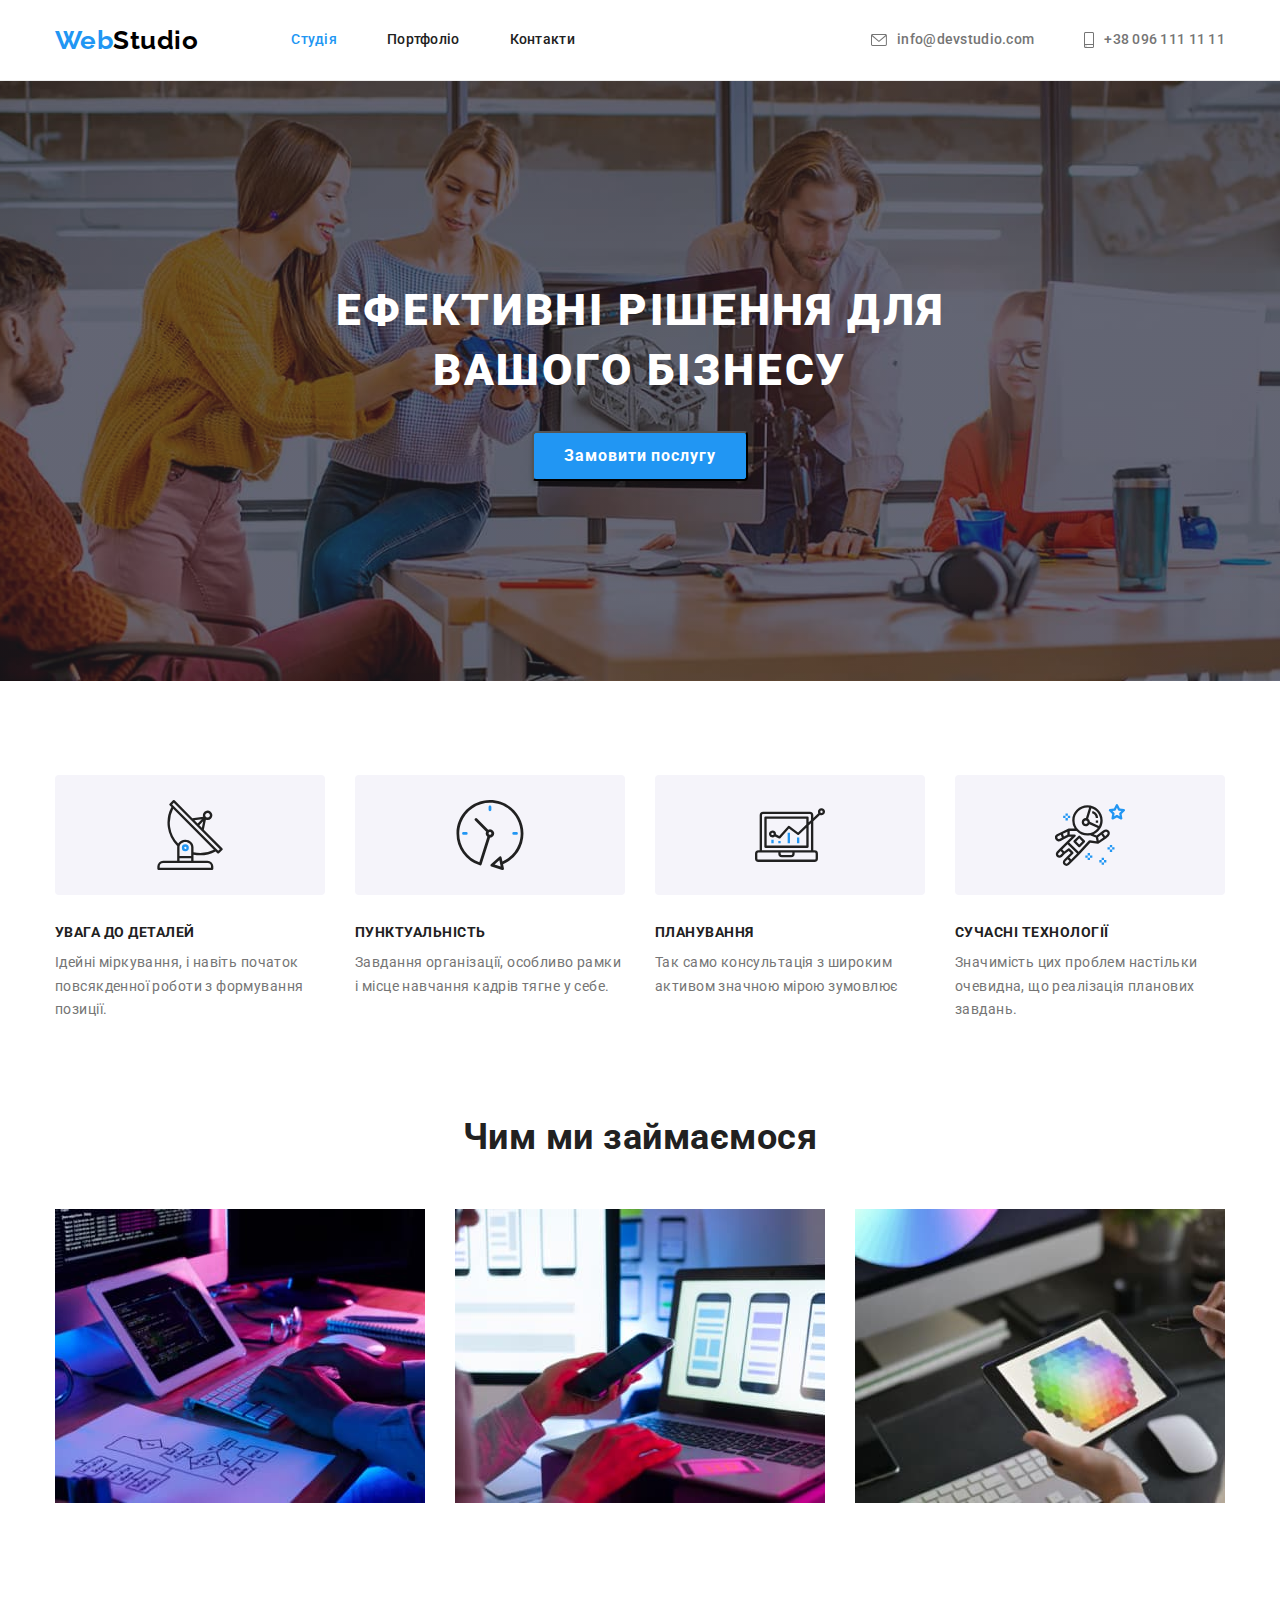
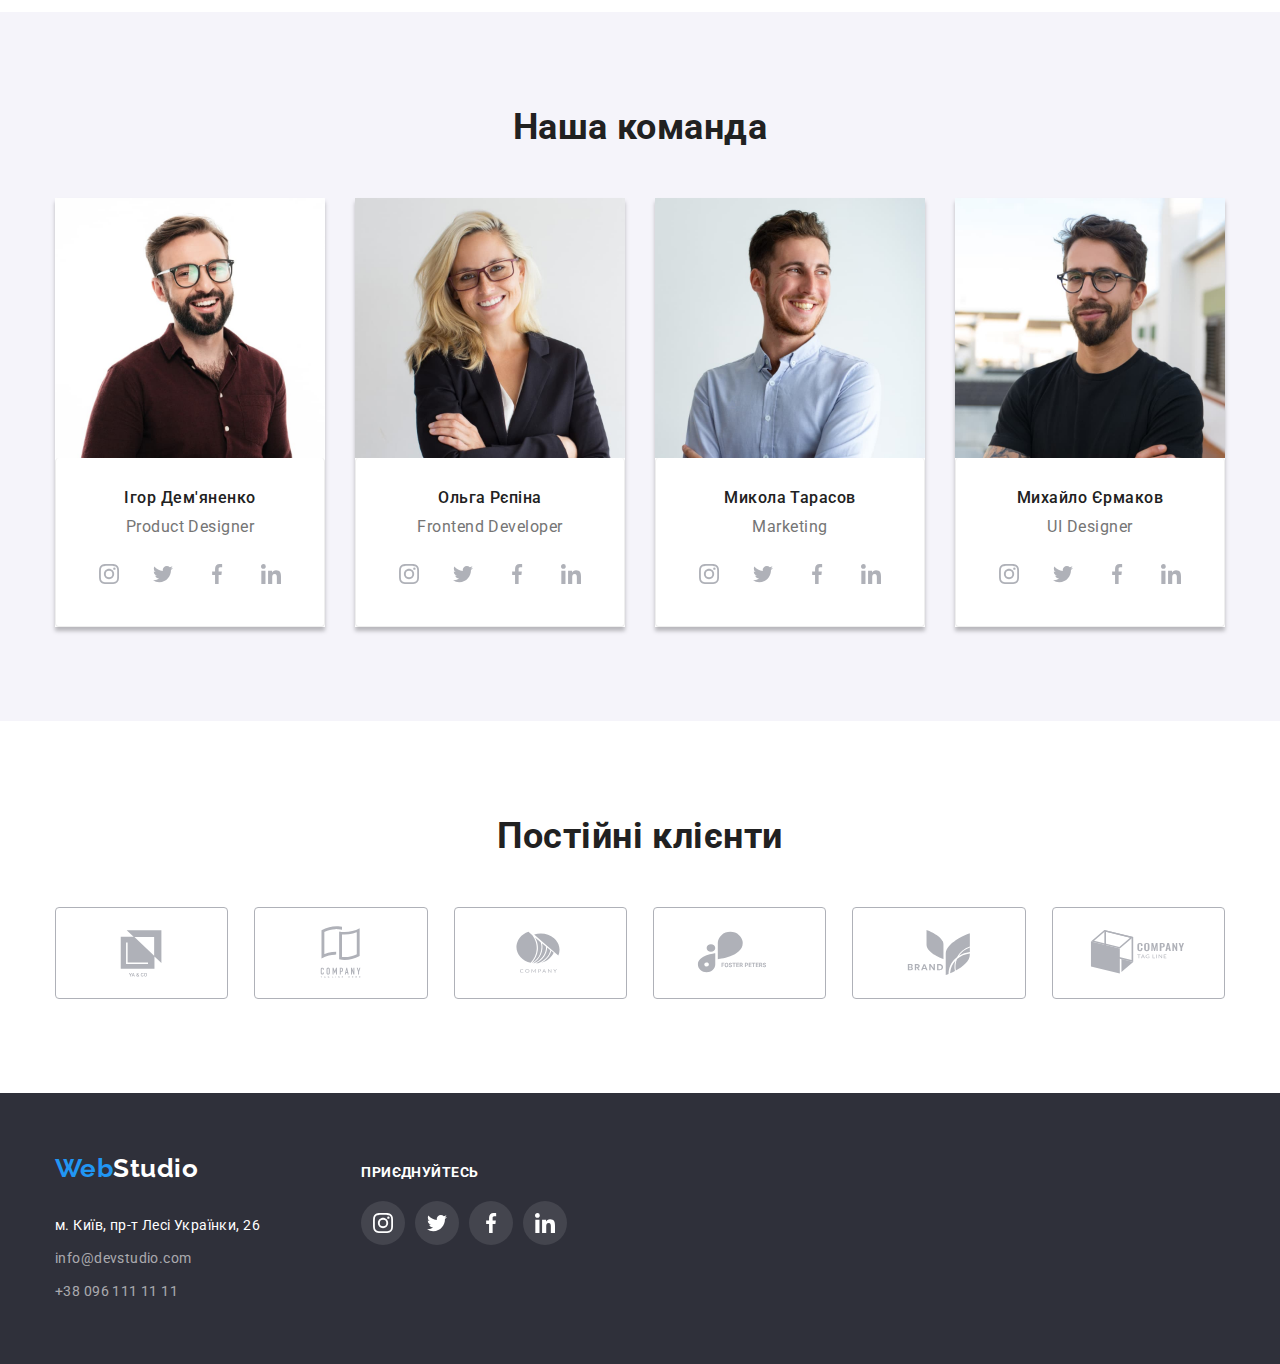
==== index.html @ 5722b933 "Initial commit" ====
<!DOCTYPE html>
<html lang="uk">
  <head>
    <meta charset="UTF-8" />
    <meta http-equiv="X-UA-Compatible" content="IE=edge" />
    <meta name="viewport" content="width=device-width, initial-scale=1.0" />
    <title>WebStudio</title>

    <link rel="preconnect" href="https://fonts.googleapis.com" />
    <link rel="preconnect" href="https://fonts.gstatic.com" crossorigin />
    <link
      href="https://fonts.googleapis.com/css2?family=Montserrat&family=Raleway:wght@700&family=Roboto:wght@400;500;700;900&display=swap"
      rel="stylesheet"
    />
    <link
      rel="stylesheet"
      href="https://cdnjs.cloudflare.com/ajax/libs/modern-normalize/1.0.0/modern-normalize.min.css"
    />
    <link rel="stylesheet" href="./css/styles.css" />
  </head>

  <body class="page">
    <header class="header">
      <div class="container container-nav">
        <nav class="site-nav">
          <a href="./index.html" class="logo">
            Web<span class="logo-header">Studio</span>
          </a>

          <ul class="site-nav-list list">
            <li class="nav-name">
              <a href="./index.html" class="nav-name-link link current"
                >Студія</a
              >
            </li>
            <li class="nav-name">
              <a href="./portfolio.html" class="nav-name-link link"
                >Портфоліо</a
              >
            </li>
            <li class="nav-name">
              <a href="./Contacts.html" class="nav-name-link link">Контакти</a>
            </li>
          </ul>
        </nav>
        <div class="nav-contacts">
          <ul class="list nav-contacts-list">
            <li>
              <a href="mailto:info@devstudio.com" class="mailto">
                <svg class="icon-contacts-header" width="16" height="12">
                  <use href="./images/icons/symbol-defs.svg#envelope"></use>
                </svg>
                info@devstudio.com</a>
            </li>
            <li>
              <a href="tel:+380961111111" class="phone"
                ><svg class="icon-contacts-header" width="10" height="16">
                  <use href="./images/icons/symbol-defs.svg#smartphone"></use>
                </svg>
                +38 096 111 11 11</a
              >
            </li>
          </ul>
        </div>
      </div>
    </header>

    <main>
      <!--Hero-->
      <section class="hero overlay">
        <div class="container container-hero">
          <h1 class="hero-title">Ефективні рішення для вашого бізнесу</h1>
          <button type="button" class="order">Замовити послугу</button>
        </div>
      </section>

      <!--Advantages-->
      <section class="section section-advantages">
        <div class="container advantages-container">
          <h2 hidden>Наші переваги</h2>
          <ul class="advantages-list list card-set">
            <li class="advantages-card card-set-item advantage-details">
              <div class="card-set-icon">
                <svg class="antenna" width="70" height="70">
                  <use href="./images/icons/symbol-defs.svg#antenna"></use>
                </svg>
              </div>
              <h3 class="advantages-title">Увага до деталей</h3>
              <p class="advantages-text">
                Ідейні міркування, i навіть початок повсякденної роботи з
                формування позиції.
              </p>
            </li>
            <li class="advantages-card card-set-item">
              <div class="card-set-icon">
                <svg class="clock" width="70" height="70">
                  <use href="./images/icons/symbol-defs.svg#clock"></use>
                </svg>
              </div>
              <h3 class="advantages-title">Пунктуальність</h3>
              <p class="advantages-text">
                Завдання організації, особливо рамки i місце навчання кадрів
                тягне у себе.
              </p>
            </li>
            <li class="advantages-card card-set-item">
              <div class="card-set-icon">
                <svg class="diagram" width="70" height="70">
                  <use href="./images/icons/symbol-defs.svg#diagram"></use>
                </svg>
              </div>
              <h3 class="advantages-title">Планування</h3>
              <p class="advantages-text">
                Так само консультація з широким активом значною мірою зумовлює
              </p>
            </li>
            <li class="advantages-card card-set-item">
              <div class="card-set-icon">
                <svg class="astronaut" width="70" height="70">
                  <use href="./images/icons/symbol-defs.svg#astronaut"></use>
                </svg>
              </div>
              <h3 class="advantages-title">Сучасні технології</h3>
              <p class="advantages-text">
                Значимість цих проблем настільки очевидна, що реалізація
                планових завдань.
              </p>
            </li>
          </ul>
        </div>
      </section>

      <!--Works-->
      <section class="section section-works">
        <div class="container">
          <h2 class="section-title">Чим ми займаємося</h2>
          <ul class="works list card-set">
            <li class="card-set-item">
              <img
                src="./images/works-box1.jpg"
                alt="Робота за комп'ютером"
                width="370"
                height="294"
              />
            </li>
            <li class="card-set-item">
              <img
                src="./images/works-box2.jpg"
                alt="Ноутбук з мобілним"
                width="370"
                height="294"
              />
            </li>
            <li class="card-set-item">
              <img
                src="./images/works-box3.jpg"
                alt="Вибір кольрів макету"
                width="370"
                height="294"
              />
            </li>
          </ul>
        </div>
      </section>
      <!--Team-->
      <section class="section team">
        <div class="container">
          <h2 class="section-title">Наша команда</h2>
          <ul class="team-list list card-set">
            <li class="list-card card-set-item">
              <img
                class="img-team"
                src="./images/team-igor.jpg"
                alt="фото Ігоря"
                width="270"
                height="260"
              />
              <div class="team-card-wrap">
                <h3 class="team-name">Ігор Дем'яненко</h3>
                <p lang="en" class="team-position">Product Designer</p>
                <ul class="socials list">
                  <li class="socials-item">
                    <a
                      class="social-link link"
                      href="htpps://instagram.com"
                      target="_blank"
                      rel="noopener norefferer"
                      aria-label="Instagram"
                    >
                      <svg class="social-icon" width="20" height="20">
                        <use
                          href="./images/icons/symbol-defs.svg#instagram"
                        ></use></svg></a>
                  </li>
                  <li class="socials-item">
                    <a
                      class="social-link link"
                      href="https://twitter.com/"
                      target="_blank"
                      rel="noopener norefferer"
                      aria-label="Twitter"
                    >
                      <svg class="social-icon" width="20" height="20">
                        <use
                          href="./images/icons/symbol-defs.svg#twitter"
                        ></use></svg></a>
                  </li>
                  <li class="socials-item">
                    <a
                      class="social-link link"
                      href="htpps://facebook.com"
                      target="_blank"
                      rel="noopener norefferer"
                      aria-label="Instagram"
                    >
                      <svg class="social-icon" width="20" height="20">
                        <use
                          href="./images/icons/symbol-defs.svg#facebook"
                        ></use></svg></a>
                  </li>
                  <li class="socials-item">
                    <a
                      class="social-link link"
                      href="htpps://linkedin.com"
                      target="_blank"
                      rel="noopener norefferer"
                      aria-label="Instagram"
                    >
                      <svg class="social-icon" width="20" height="20">
                        <use
                          href="./images/icons/symbol-defs.svg#linkedin"
                        ></use></svg></a>
                  </li>
                </ul>
              </div>
            </li>
            <li class="list-card card-set-item">
              <img
                class="img-team"
                src="./images/team-olga.jpg"
                alt="фото Ольги"
                width="270"
                height="260"
              />
              <div class="team-card-wrap">
                <h3 class="team-name">Ольга Рєпіна</h3>
                <p lang="en" class="team-position">Frontend Developer</p>
                <ul class="socials list">
                  <li class="socials-item">
                    <a
                      class="social-link link"
                      href="htpps://instagram.com"
                      target="_blank"
                      rel="noopener norefferer"
                      aria-label="Instagram"
                    >
                      <svg class="social-icon" width="20" height="20">
                        <use
                          href="./images/icons/symbol-defs.svg#instagram"
                        ></use></svg></a>
                  </li>
                  <li class="socials-item">
                    <a
                      class="social-link link"
                      href="https://twitter.com/"
                      target="_blank"
                      rel="noopener norefferer"
                      aria-label="Twitter"
                    >
                      <svg class="social-icon" width="20" height="20">
                        <use
                          href="./images/icons/symbol-defs.svg#twitter"
                        ></use></svg></a>
                  </li>
                  <li class="socials-item">
                    <a
                      class="social-link link"
                      href="htpps://facebook.com"
                      target="_blank"
                      rel="noopener norefferer"
                      aria-label="Instagram"
                    >
                      <svg class="social-icon" width="20" height="20">
                        <use
                          href="./images/icons/symbol-defs.svg#facebook"
                        ></use></svg></a>
                  </li>
                  <li class="socials-item">
                    <a
                      class="social-link link"
                      href="htpps://linkedin.com"
                      target="_blank"
                      rel="noopener norefferer"
                      aria-label="Instagram"
                    >
                      <svg class="social-icon" width="20" height="20">
                        <use
                          href="./images/icons/symbol-defs.svg#linkedin"
                        ></use></svg></a>
                  </li>
                </ul>
              </div>
            </li>
            <li class="list-card card-set-item">
              <img
                class="img-team"
                src="./images/team-mikola.jpg"
                alt="фото Миколи"
                width="270"
                height="260"
              />
              <div class="team-card-wrap">
                <h3 class="team-name">Микола Тарасов</h3>
                <p lang="en" class="team-position">Marketing</p>
                <ul class="socials list">
                  <li class="socials-item">
                    <a
                      class="social-link link"
                      href="htpps://instagram.com"
                      target="_blank"
                      rel="noopener norefferer"
                      aria-label="Instagram"
                    >
                      <svg class="social-icon" width="20" height="20">
                        <use
                          href="./images/icons/symbol-defs.svg#instagram"
                        ></use></svg></a>
                  </li>
                  <li class="socials-item">
                    <a
                      class="social-link link"
                      href="https://twitter.com/"
                      target="_blank"
                      rel="noopener norefferer"
                      aria-label="Twitter"
                    >
                      <svg class="social-icon" width="20" height="20">
                        <use
                          href="./images/icons/symbol-defs.svg#twitter"
                        ></use></svg></a>
                  </li>
                  <li class="socials-item">
                    <a
                      class="social-link link"
                      href="htpps://facebook.com"
                      target="_blank"
                      rel="noopener norefferer"
                      aria-label="Instagram"
                    >
                      <svg class="social-icon" width="20" height="20">
                        <use
                          href="./images/icons/symbol-defs.svg#facebook"
                        ></use></svg></a>
                  </li>
                  <li class="socials-item">
                    <a
                      class="social-link link"
                      href="htpps://linkedin.com"
                      target="_blank"
                      rel="noopener norefferer"
                      aria-label="Instagram"
                    >
                      <svg class="social-icon" width="20" height="20">
                        <use
                          href="./images/icons/symbol-defs.svg#linkedin"
                        ></use></svg></a>
                  </li>
                </ul>
              </div>
            </li>
            <li class="list-card card-set-item">
              <img
                class="img-team"
                src="./images/team-mihalo.jpg"
                alt="фото Михайла"
                width="270"
                height="260"
              />
              <div class="team-card-wrap">
                <h3 class="team-name">Михайло Єрмаков</h3>
                <p lang="en" class="team-position">UI Designer</p>
                <ul class="socials list">
                  <li class="socials-item">
                    <a
                      class="social-link link"
                      href="htpps://instagram.com"
                      target="_blank"
                      rel="noopener norefferer"
                      aria-label="Instagram"
                    >
                      <svg class="social-icon" width="20" height="20">
                        <use
                          href="./images/icons/symbol-defs.svg#instagram"
                        ></use></svg></a>
                  </li>
                  <li class="socials-item">
                    <a
                      class="social-link link"
                      href="https://twitter.com/"
                      target="_blank"
                      rel="noopener norefferer"
                      aria-label="Twitter"
                    >
                      <svg class="social-icon" width="20" height="20">
                        <use
                          href="./images/icons/symbol-defs.svg#twitter"
                        ></use></svg></a>
                  </li>
                  <li class="socials-item">
                    <a
                      class="social-link link"
                      href="htpps://facebook.com"
                      target="_blank"
                      rel="noopener norefferer"
                      aria-label="Instagram"
                    >
                      <svg class="social-icon" width="20" height="20">
                        <use
                          href="./images/icons/symbol-defs.svg#facebook"
                        ></use></svg></a>
                  </li>
                  <li class="socials-item">
                    <a
                      class="social-link link"
                      href="htpps://linkedin.com"
                      target="_blank"
                      rel="noopener norefferer"
                      aria-label="Instagram"
                    >
                      <svg class="social-icon" width="20" height="20">
                        <use
                          href="./images/icons/symbol-defs.svg#linkedin"
                        ></use></svg></a>
                  </li>
                </ul>
              </div>
            </li>
          </ul>
        </div>
      </section>

      <!--Clients-->
      <section class="section section-clients">
        <div class="container container-clients">
          <h2 class="section-title">Постійні клієнти</h2>
          <ul class="clients list card-set">
            <li class="card-set-item item-clients">
              <a class="item-clients-link" href="" target="_blank">
                <svg class="clients-logo" width="106px" height="60px">
                  <use href="./images/icons/symbol-defs.svg#logo1"></use></svg></a>
            </li>
            <li class="card-set-item item-clients">
              <a class="item-clients-link" href="">
                <svg class="clients-logo" width="106px" height="60px">
                  <use href="./images/icons/symbol-defs.svg#logo2"></use></svg></a>
            </li>
            <li class="card-set-item item-clients">
              <a class="item-clients-link" href="">
                <svg class="clients-logo" width="106px" height="60px">
                  <use href="./images/icons/symbol-defs.svg#logo3"></use></svg></a>
            </li>
            <li class="card-set-item item-clients">
              <a class="item-clients-link" href="">
                <svg class="clients-logo" width="106px" height="60px">
                  <use href="./images/icons/symbol-defs.svg#logo4"></use></svg></a>
            </li>
            <li class="card-set-item item-clients">
              <a class="item-clients-link" href="">
                <svg class="clients-logo" width="106px" height="60px">
                  <use href="./images/icons/symbol-defs.svg#logo5"></use></svg></a>
            </li>
            <li class="card-set-item item-clients">
              <a class="item-clients-link" href="">
                <svg class="clients-logo" width="106px" height="60px">
                  <use href="./images/icons/symbol-defs.svg#logo6"></use></svg></a>
            </li>
          </ul>
        </div>
      </section>
    </main>

    <footer class="footer">
      <div class="container container-footer">
        <div class="footer-address-container">
          <a href="./index.html" class="logo logo-bottom">
            Web<span class="logo-footer">Studio</span>
          </a>
          <address class="footer-address">
            <ul class="address list">
              <li class="footer-list-address">
                <a
                  href="https://goo.gl/maps/4cQvQXaHQG23AaaY8"
                  target="_blank"
                  rel="noreferrer noopener nofollow"
                  class="footer-address-address"
                >
                  м. Київ, пр-т Лесі Українки, 26
                </a>
              </li>
              <li class="footer-list-address">
                <a href="mailto:info@devstudio.com" class="footer-contacts"
                  >info@devstudio.com</a
                >
              </li>
              <li class="footer-list-address">
                <a href="tel:+380961111111" class="footer-phone"
                  >+38 096 111 11 11</a
                >
              </li>
            </ul>
          </address>
        </div>
        <div class="footer-social-contacts">
          <h2 class="footer-social-header">Приєднуйтесь</h2>
          <ul class="socials list">
            <li class="socials-item">
              <a
                class="social-link link social-link-footer"
                href="htpps://instagram.com"
                target="_blank"
                rel="noopener norefferer"
                aria-label="Instagram"
              >
                <svg class="social-icon icon-footer" width="20" height="20">
                  <use
                    href="./images/icons/symbol-defs.svg#instagram"
                  ></use></svg></a>
            </li>
            <li class="socials-item">
              <a
                class="social-link link social-link-footer"
                href="https://twitter.com/"
                target="_blank"
                rel="noopener norefferer"
                aria-label="Twitter"
              >
                <svg class="social-icon icon-footer" width="20" height="20">
                  <use
                    href="./images/icons/symbol-defs.svg#twitter"
                  ></use></svg></a>
            </li>
            <li class="socials-item">
              <a
                class="social-link link social-link-footer"
                href="htpps://facebook.com"
                target="_blank"
                rel="noopener norefferer"
                aria-label="Instagram"
              >
                <svg class="social-icon icon-footer" width="20" height="20">
                  <use
                    href="./images/icons/symbol-defs.svg#facebook"
                  ></use></svg></a>
            </li>
            <li class="socials-item">
              <a
                class="social-link link social-link-footer"
                href="htpps://linkedin.com"
                target="_blank"
                rel="noopener norefferer"
                aria-label="Instagram"
              >
                <svg class="social-icon icon-footer" width="20" height="20">
                  <use
                    href="./images/icons/symbol-defs.svg#linkedin"
                  ></use></svg></a>
            </li>
          </ul>
        </div>
      </div>
    </footer>
  </body>
</html>
---- css/styles.css ----
/* Цвет основного текста   #757575; */
/* Вторичный цвет текста rgba(255, 255, 255, 0.6)*/
/* цвет заголовков #212121 */
/* белый #FFFFFF */
/* акцент 2196F3*/
/* основной цвет фона #F5F5F5 */
/* вторичный цвет фона #F5F4FA*/

/* *,
*::before,
*::after {
  box-sizing: border-box;
  box-sizing: inherit;
} */


:root {
  --primary-text-color: #757575;
  --title-text-color: #212121;
  --secondary-text-color: rgba(255, 255, 255, 0.6);
  --accent-color: #2196f3;
  --primary-white-color: #ffffff;
  --primary-black-color: #000000;
  --color-icons: #afb1b8;
  --background-color-main: #f5f5f5;
  --background-color-secondary: #f5f4fa;
  --background-color-dark: #2f303a;
  --background-color-hero: #c4c4c4;
  --border-color: #eeeeee;
  --border-color-header: #ececec;
  --indent: 30px;
  --items: 3;
}

body {
  color: var(--primary-text-color);
  background-color: var(--primary-white-color);
  font-family: Roboto, "Open Sans", sans-serif;
  letter-spacing: 0.03em;
}

h1,
h2,
h3,
h4,
h5,
h6,
p {
  margin: 0;
}

.list {
  list-style: none;
  margin: 0;
  padding: 0;
}

img {
  display: block;
  max-width: 100%;
  height: auto;
}

.link {
  text-decoration: none;
}
.container {
  width: 1200px;
  padding-right: 15px;
  padding-left: 15px;
  margin-left: auto;
  margin-right: auto;
  align-items: center;
}

.logo-header {
  color: var(--primary-black-color);
}

/* Card Set */
.card-set {
  display: flex;
  flex-wrap: wrap;
  gap: var(--indent);
}

.card-set-item,
.card-set-icon {
  flex-basis: calc(
    (100% - var(--indent) * (var(--items) - 1)) / (var(--items))
  );
}

/* Навигация сайта */

.header {
  border-bottom: 1px solid var(--border-color-header);
}

.container-nav {
  display: flex;
  align-items: center;
}

.site-nav {
  margin-right: auto;
}

.site-nav .list a {
  font-weight: 500;
  font-size: 14px;
  line-height: 1.14;
  letter-spacing: 0.02em;
  color: var(--title-text-color);
  text-decoration: none;
}

.logo {
  font-family: "Raleway";
  font-weight: 700;
  font-size: 26px;
  line-height: 1.19;

  color: var(--accent-color);
  text-decoration: none;
  display: inline-block;
  align-items: center;
  margin-right: 93px;
}

.site-nav a:hover,
.site-nav a:focus {
  color: var(--accent-color);
}

.site-nav .link.current {
  color: var(--accent-color);
}

.site-nav {
  display: flex;
  align-items: center;
}
.site-nav-list {
  display: flex;
  align-items: center;
  gap: 50px;
}
.nav-name-link,
.mailto,
.phone {
  display: flex;
  align-items: center;
  gap: 10px;
  padding-top: 32px;
  padding-bottom: 32px;
}
.icon-contacts-header {
  fill: var(--primary-text-color);
}

.nav-contacts-list {
  display: flex;
  align-items: center;
  margin-left: auto;
  margin-right: 0;
  gap: 50px;
}

.mailto,
.phone {
  font-weight: 500;
  font-size: 14px;
  line-height: 1.14;
  letter-spacing: 0.02em;
  color: var(--primary-text-color);
  text-decoration: none;
}

.mailto:hover,
.mailto:focus {
  color: var(--accent-color);
}

.phone:hover,
.phone:focus {
  color: var(--accent-color);
}

.icon-contacts-header {
  fill: currentColor;
}

/* Hero */
.hero {
  padding-top: 200px;
  padding-bottom: 200px;
}

.overlay {
  max-width: 1600px;
  margin-left: auto;
  margin-right: auto;
  background-color: var(--background-color-hero);
  background-image: linear-gradient(
      rgba(47, 48, 58, 0.4),
      rgba(47, 48, 58, 0.4)
    ),
    url(../images/backgraund/bg_img_hero.jpg);
  background-size: cover;
  background-repeat: no-repeat;
  background-position: center;
}

.hero .hero-title {
  color: var(--primary-white-color);
  font-weight: 900;
  font-size: 44px;
  line-height: 1.36;
  text-align: center;
  letter-spacing: 0.06em;
  text-transform: uppercase;

  box-sizing: content-box;
  width: 696px;

  margin-left: auto;
  margin-right: auto;
  margin-bottom: 30px;
}

.order {
  font-family: "Roboto";
  font-style: normal;
  font-weight: 700;
  font-size: 16px;
  line-height: 1.88;
  align-items: center;
  text-align: center;
  letter-spacing: 0.06em;
  color: var(--primary-white-color);
  background: var(--accent-color);
  cursor: pointer;
  box-shadow: 0px 4px 4px rgba(0, 0, 0, 0.15);
  border-radius: 4px;

  display: block;
  min-width: 216px;
  min-height: 50px;

  margin-left: auto;
  margin-right: auto;
}

/* Advantages */
.advantages-title {
  font-weight: 700;
  font-size: 14px;
  line-height: 1.14;
  text-transform: uppercase;
  color: var(--title-text-color);
}

.advantages-text {
  font-weight: 400;
  font-size: 14px;
  line-height: 1.71;
  letter-spacing: 0.03em;
  color: var(--primary-text-color);
}

.section-advantages {
  padding-top: 94px;
  padding-bottom: 94px;
}

.advantages-card {
  --items: 4;
  min-width: 270px;

}

.card-set-icon {
  border-radius: 4px;
}
advantages-card:nth-child(4n) {
  margin-right: 0;
}
.advantages-title {
  margin-bottom: 10px;
}

.card-set-icon {
  display: flex;
  justify-content: center;
  align-items: center;
  content: "";
  height: 120px;
  margin-bottom: 30px;
  background-size: contain;
  background-color: var(--background-color-secondary);
}

/* Works */
.section-title {
  font-weight: 700;
  font-size: 36px;
  line-height: 1.17;
  text-align: center;
  color: var(--title-text-color);

  margin-bottom: 50px;
}

.section-works {
  padding-bottom: 109px;
}

/* Team */
.team {
  background-color: var(--background-color-secondary);
}
.list-card {
  background-color: var(--primary-white-color);
  --items: 4;
  box-shadow: 0px 4px 4px rgba(0, 0, 0, 0.25);
}

.team-card-wrap {
  border: 1px solid var(--border-color);
  border-top: none;
  border-radius: 4px;
  padding-top: 30px;
  padding-bottom: 30px;
}

.team-name {
  font-weight: 500;
  font-size: 16px;
  line-height: 1.19;
  text-align: center;
  letter-spacing: 0.03em;
  color: var(--title-text-color);
  margin-bottom: 10px;
}

.team-position {
  font-size: 16px;
  line-height: 1.19;
  text-align: center;
  letter-spacing: 0.03em;
  color: var(--primary-text-color);
  margin-bottom: 16px;
}

.team {
  padding-top: 94px;
  padding-bottom: 94px;
}
.socials {
  display: flex;
  justify-content: center;
  align-items: center;
  gap: 10px;
}

.social-link {
  display: flex;
  justify-content: center;
  align-items: center;
  width: 44px;
  height: 44px;
  border-radius: 50%;
  fill: var(--color-icons);
}

.social-link:hover,
.social-link:focus {
  fill: var(--primary-white-color);
  background-color: var(--accent-color);
}

/* Clients */
.container-clients {
  padding-top: 94px;
  padding-bottom: 94px;
}
.clients {
  --indent: 26px;
  margin-left: auto;
  margin-right: auto;
}
.item-clients {
  background-color: var(--primary-white-color);
  min-width: 170px;
  min-height: 92px;

  --items: 6;
}
.item-clients-link {
  min-width: 170px;
  min-height: 92px;
  border: 1px solid var(--color-icons);
  border-radius: 4px;
  display: flex;
  justify-content: center;
  align-items: center;
}
.item-clients-link:hover,
.item-clients-link:focus {
  border-color: var(--accent-color);
}

.item-clients-link:hover .clients-logo,
.item-clients-link:focus .clients-logo {
  fill: var(--accent-color);
}

.item-clients:last-child {
  margin-right: 0;
}

.clients-logo {
  fill: #afb1b8;
}
/* Footer */
.footer {
  background: var(--background-color-dark);
  padding-top: 60px;
  padding-bottom: 60px;
}
.container-footer {
  display: flex;
  align-items: baseline;
  gap: 70px;
}

.logo-bottom {
  display: inline-block;
}

.footer-address-address {
  font-style: normal;
  font-size: 14px;
  line-height: 1.71;
  letter-spacing: 0.03em;
  color: var(--primary-white-color);
  text-decoration: none;
}

.footer-contacts,
.footer-phone {
  font-style: normal;
  font-size: 14px;
  line-height: 1.71;
  letter-spacing: 0.03em;
  color: var(--secondary-text-color);
  text-decoration: none;
}

.footer-list-address {
  display: block;
}

.address {
  display: block;
  margin-top: 30px;
}

.footer-list-address:not(:last-child) {
  margin-bottom: 9px;
}

.logo-footer {
  color: var(--primary-white-color);
}

.footer-social-header {
  font-weight: 700;
  font-size: 14px;
  line-height: 1.14;
  letter-spacing: 0.03em;
  text-transform: uppercase;
  color: var(--primary-white-color);
  margin-bottom: 20px;

}

.icon-footer {
  fill: var(--primary-white-color);
}
.social-link-footer {
  background-color: rgba(255, 255, 255, 0.1);
}

/* Портфоліо. Фільтр-ліст */

.portfolio {
  padding-top: 94px;
  padding-bottom: 94px;
}

.filter-button {
  font-family: "Roboto";
  font-weight: 500;
  font-size: 16px;
  line-height: 1.63;
  text-align: center;
  letter-spacing: 0.03em;
  color: var(--title-text-color);
  background-color: var(--background-color-secondary);
  cursor: pointer;

  border: none;
  border-radius: 4px;

  display: block;
  padding: 6px 22px;
}

.filter-list {
  display: flex;
  gap: 8px;
  margin-left: auto;
  margin-right: auto;
  margin-bottom: 50px;
  justify-content: center;
}

.project-card-wraper {
  padding: 20px 24px;
  width: 322px;
  border: 1px solid var(--border-color);
  border-top: none;
  border-radius: 4px;
}

.filter-button:hover,
.filter-button:focus,
.filter-button:active {
  color: var(--primary-white-color);
  background-color: var(--accent-color);
  box-shadow: 0px 4px 4px rgba(0, 0, 0, 0.25);
}

.projects-title {
  font-weight: 700;
  font-size: 18px;
  line-height: 2;
  letter-spacing: 0.06em;
  text-decoration: none;
  color: var(--title-text-color);
  margin-bottom: 4px;
}

.project-text {
  font-size: 16px;
  line-height: 1.88;
  letter-spacing: 0.03em;
  text-decoration: none;
  color: var(--primary-text-color);
}

.project-card {
  background: var(--primary-white-color);
  width: 370px;
}

.project-card:nth-child(3n) {
  margin-right: 0;
}
.portfolio-link {
  text-decoration: none;
}

.project-card:hover,
.project-card:focus {
  box-shadow: 0px 4px 4px rgba(0, 0, 0, 0.25);
  text-decoration: none;
}
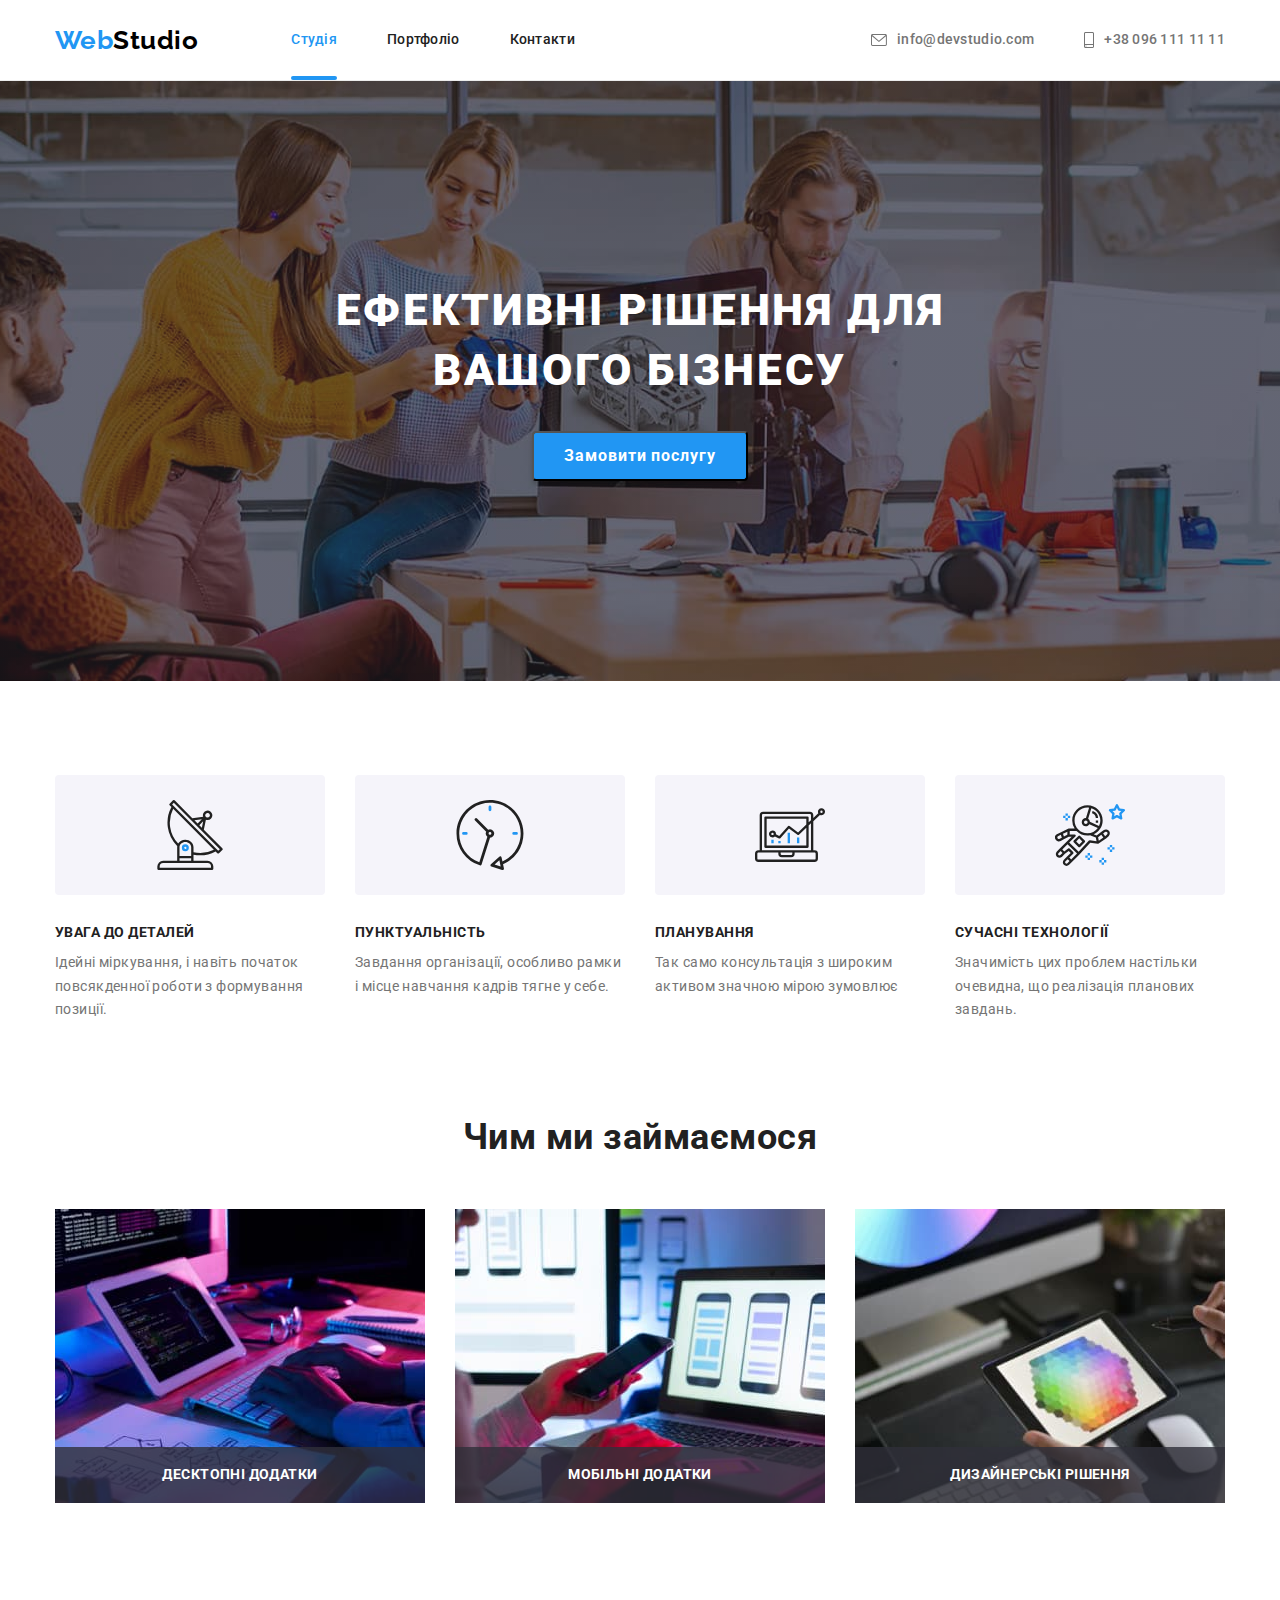
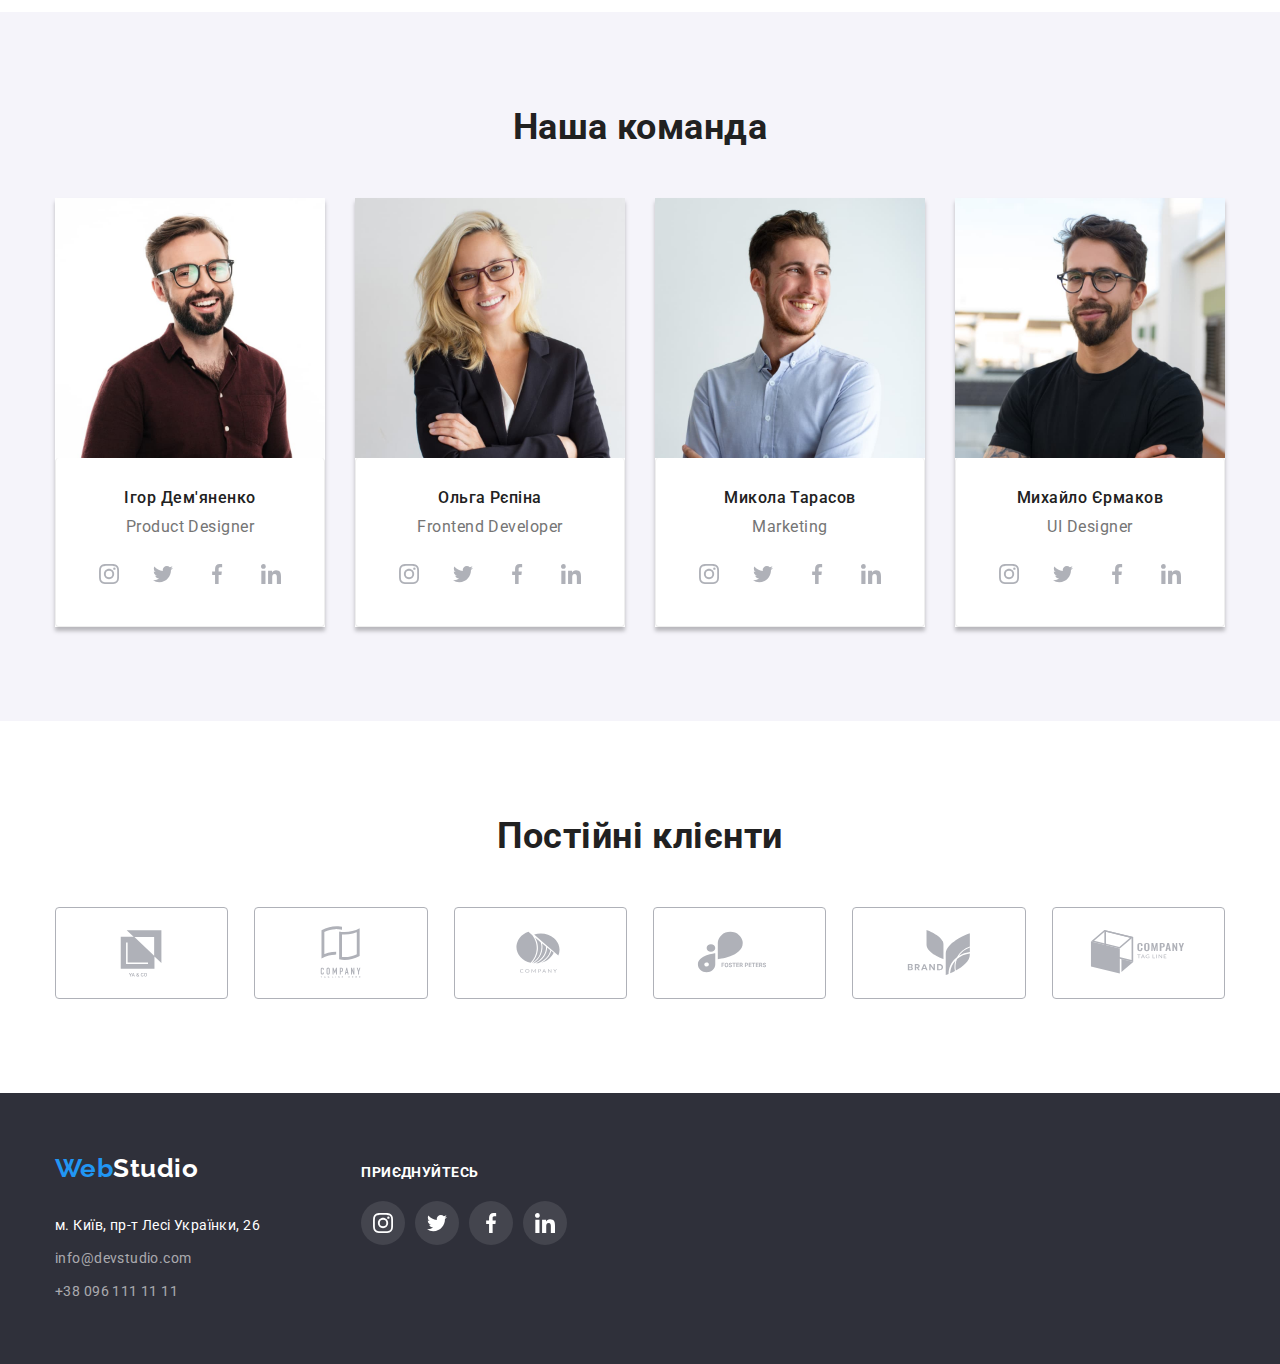
==== commit 38c90dee: "update 11.11" ====
--- a/index.html
+++ b/index.html
@@ -135,29 +135,38 @@
         <div class="container">
           <h2 class="section-title">Чим ми займаємося</h2>
           <ul class="works list card-set">
-            <li class="card-set-item">
+            <li class="card-set-item works-item">
               <img
                 src="./images/works-box1.jpg"
                 alt="Робота за комп'ютером"
-                width="370"
+                min-width="370"
                 height="294"
               />
-            </li>
-            <li class="card-set-item">
+              <div class="works-overlay">
+                <p class="works-overlay-text">Десктопні додатки</p>
+              </div>
+            </li>
+            <li class="card-set-item works-item">
               <img
                 src="./images/works-box2.jpg"
                 alt="Ноутбук з мобілним"
                 width="370"
                 height="294"
               />
-            </li>
-            <li class="card-set-item">
+              <div class="works-overlay">
+                <p class="works-overlay-text">Мобільні додатки</p>
+              </div>
+            </li>
+            <li class="card-set-item works-item">
               <img
                 src="./images/works-box3.jpg"
                 alt="Вибір кольрів макету"
                 width="370"
                 height="294"
               />
+              <div class="works-overlay">
+                <p class="works-overlay-text">Дизайнерські рішення</p>
+              </div>
             </li>
           </ul>
         </div>
--- a/css/styles.css
+++ b/css/styles.css
@@ -11,7 +11,7 @@
 *::after {
   box-sizing: border-box;
   box-sizing: inherit;
-} */
+}  */
 
 
 :root {
@@ -28,6 +28,8 @@
   --background-color-hero: #c4c4c4;
   --border-color: #eeeeee;
   --border-color-header: #ececec;
+  --overlay-bacground-color: rgba(47, 48, 58, 0.8);
+  --timing-function: cubic-bezier(0.4, 0, 0.2, 1);
   --indent: 30px;
   --items: 3;
 }
@@ -157,6 +159,21 @@
 }
 .icon-contacts-header {
   fill: var(--primary-text-color);
+}
+.nav-name {
+  position: relative;
+}
+
+.current::after {
+  position: absolute;
+  content: "";
+  width: 100%;
+  height: 4px;
+  left: 0;
+  bottom: 0;
+  background: #2196F3;
+  border-radius: 2px;;
+
 }
 
 .nav-contacts-list {
@@ -316,6 +333,30 @@
   padding-bottom: 109px;
 }
 
+.works-item {
+  position: relative;
+}
+.works-overlay {
+position: absolute;
+bottom: 0;
+width: 100%;
+padding-top: 27px;
+padding-bottom: 27px;
+background-color: var(--overlay-bacground-color);
+backdrop-filter: blur (2px);
+}
+
+.works-overlay-text {
+font-weight: 700;
+font-size: 14px;
+line-height: 1.14px;
+text-align: center;
+letter-spacing: 0.03em;
+text-transform: uppercase;
+
+color: var(--primary-white-color);
+}
+
 /* Team */
 .team {
   background-color: var(--background-color-secondary);
@@ -529,7 +570,7 @@
 
 .project-card-wraper {
   padding: 20px 24px;
-  width: 322px;
+  min-width: 322px;
   border: 1px solid var(--border-color);
   border-top: none;
   border-radius: 4px;
@@ -563,7 +604,7 @@
 
 .project-card {
   background: var(--primary-white-color);
-  width: 370px;
+  min-width: 370px;
 }
 
 .project-card:nth-child(3n) {
@@ -573,8 +614,33 @@
   text-decoration: none;
 }
 
-.project-card:hover,
-.project-card:focus {
+.project-overlay  {
+  position: relative;
+  overflow: hidden;
+}
+.project-overlay-text {
+  position: absolute;
+  left: 0;
+  bottom: 0;
+
+  font-weight: 400;
+  font-size: 18px;
+  line-height: 1.56;
+  letter-spacing: 0.03em;
+  color: var(--primary-white-color);
+
+  padding: 63px 24px;
+  
+  width: 100%;
+  height: 100%;
+  background-color: rgba(33, 150, 243, 0.9);
+  transform: translateY(100%);
+  transition: transform  250ms var(--timing-function);
+  }
+
+.project-card:hover .project-overlay-text,
+.project-card:focus .project-overlay-text {
   box-shadow: 0px 4px 4px rgba(0, 0, 0, 0.25);
   text-decoration: none;
-}
+  transform: translateY(0);
+}
